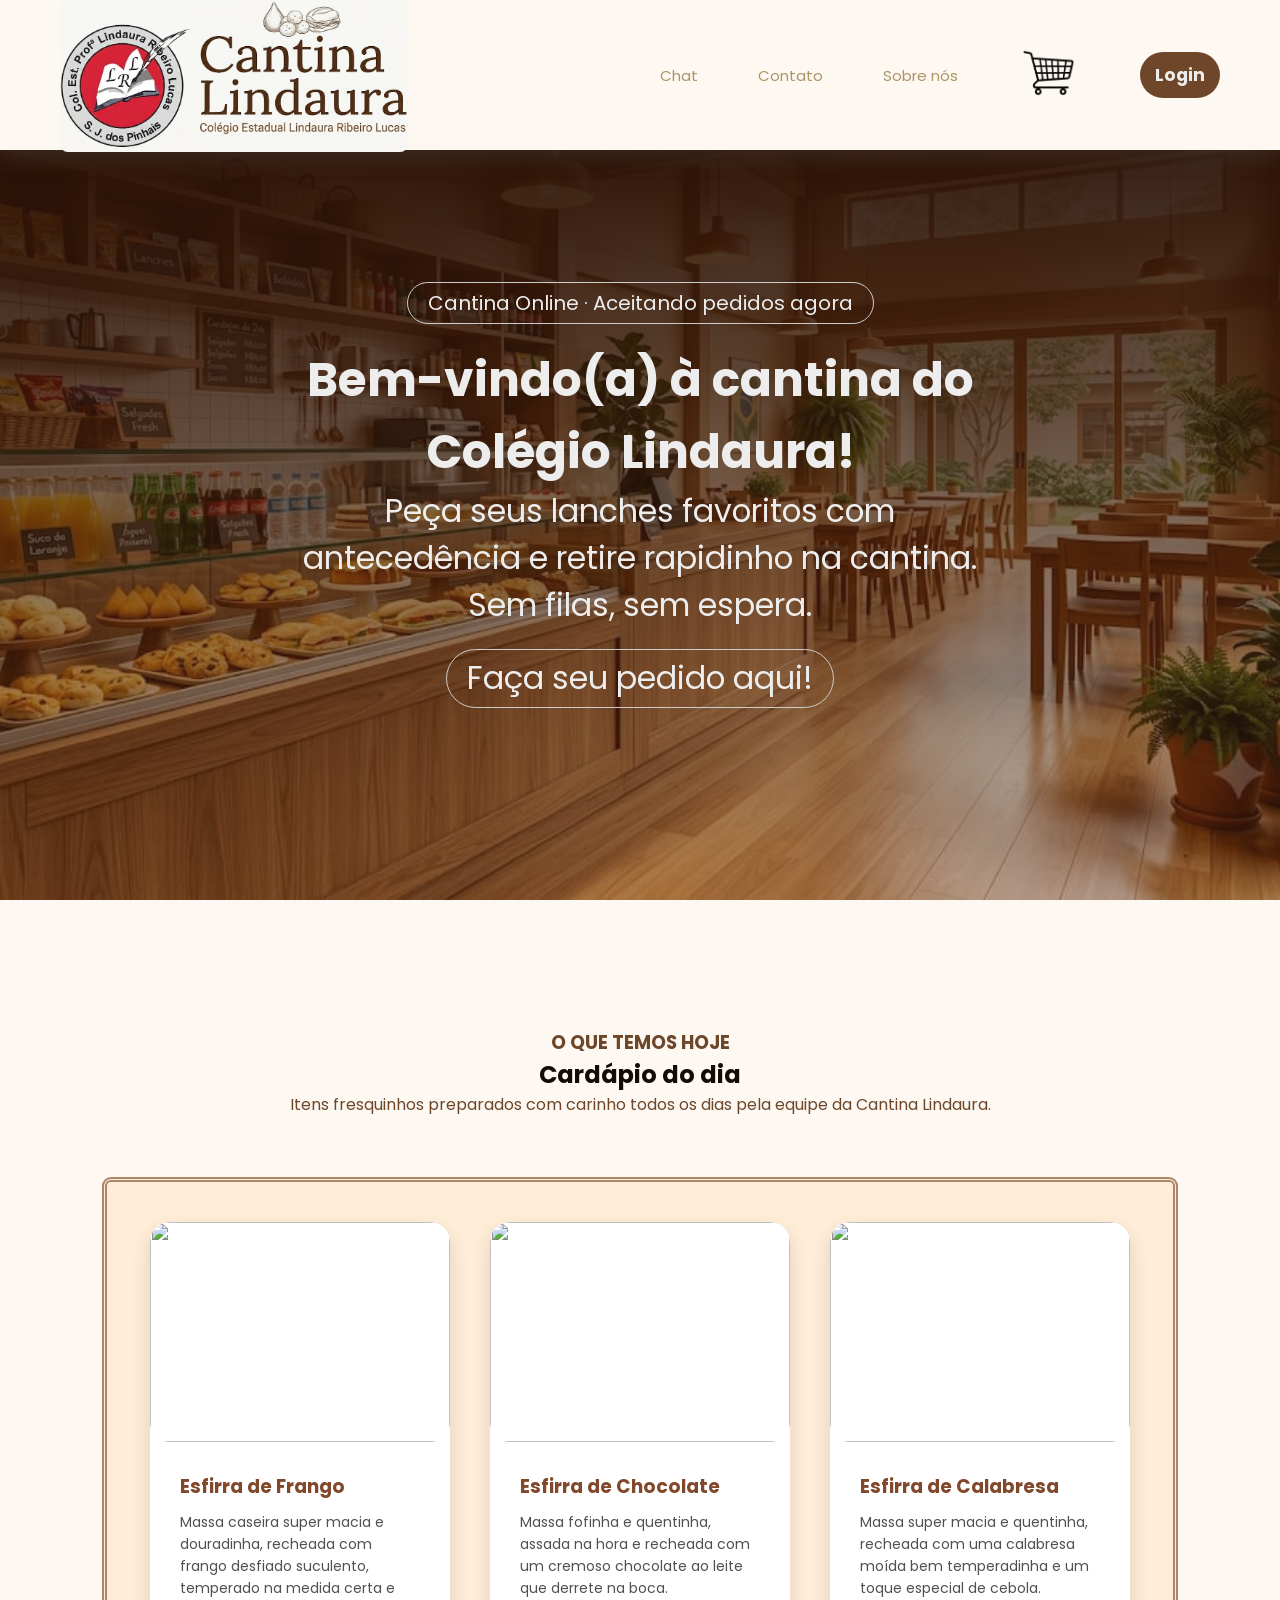
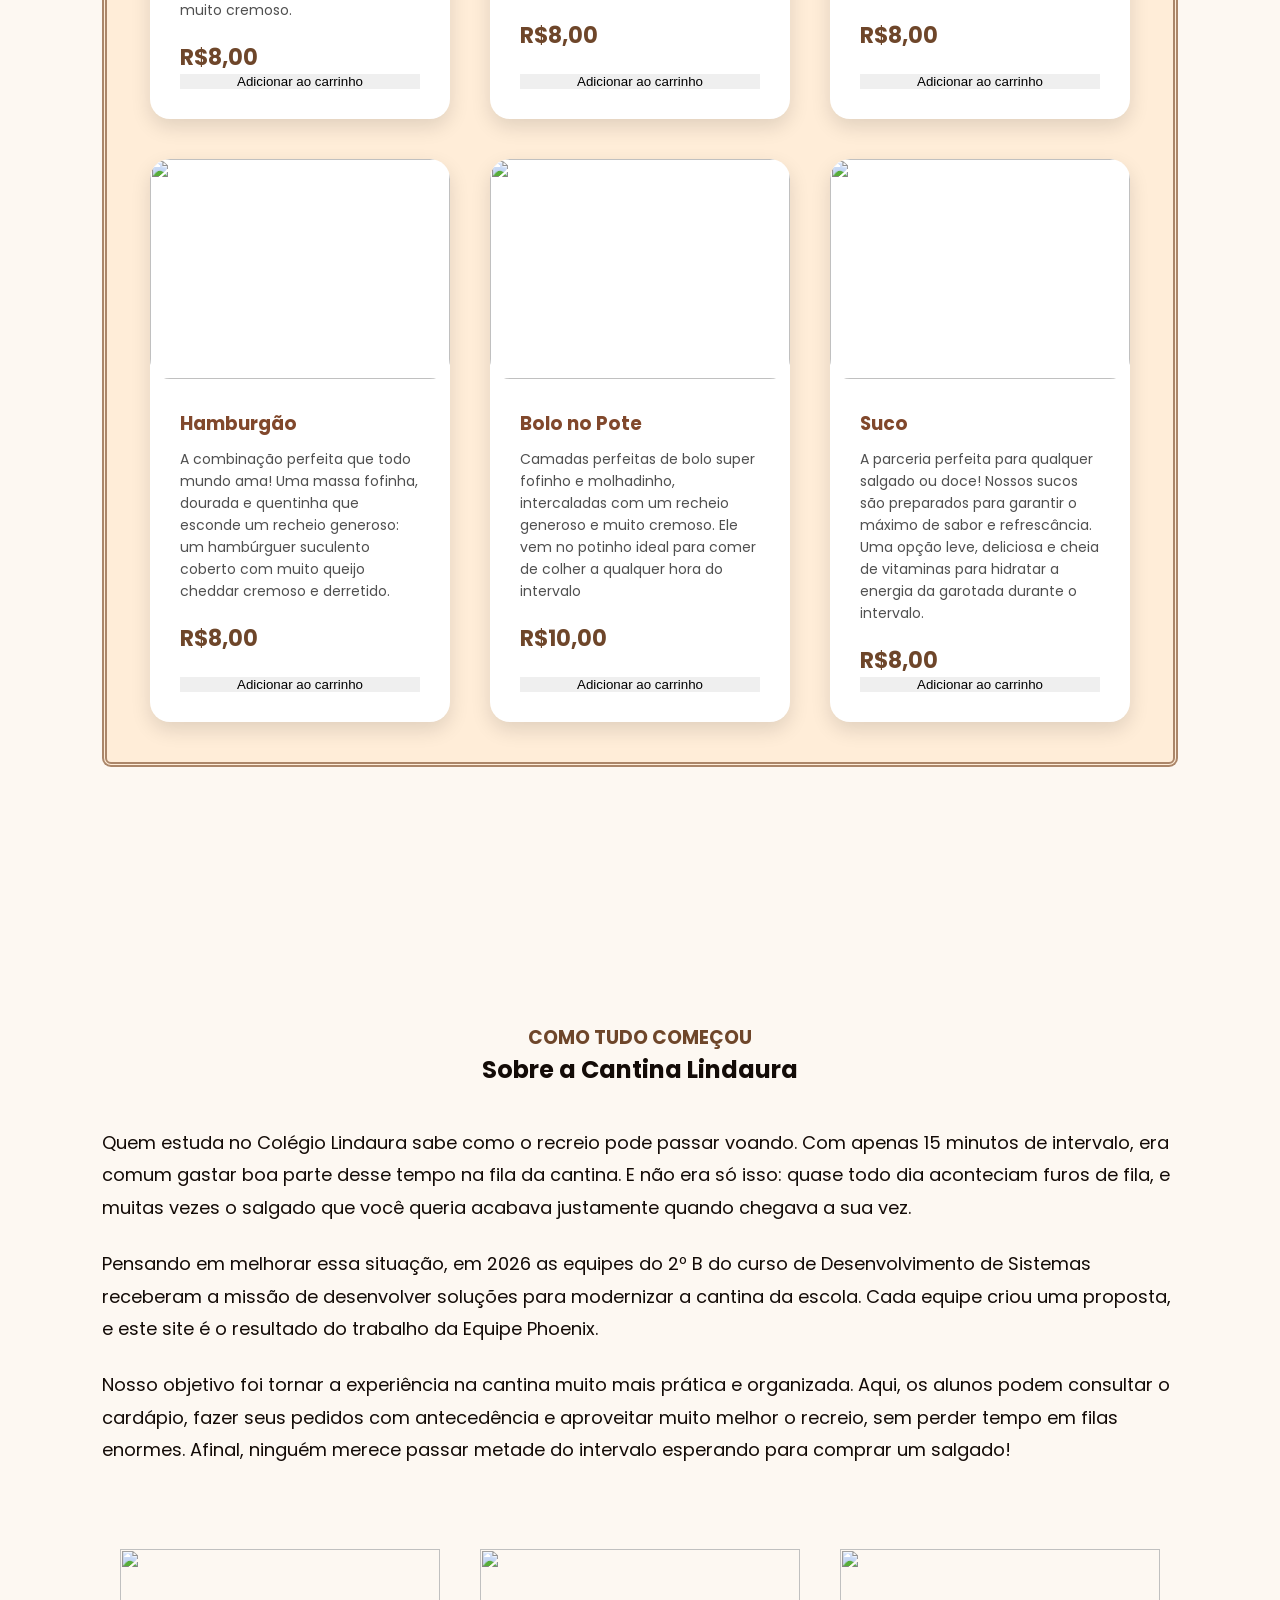
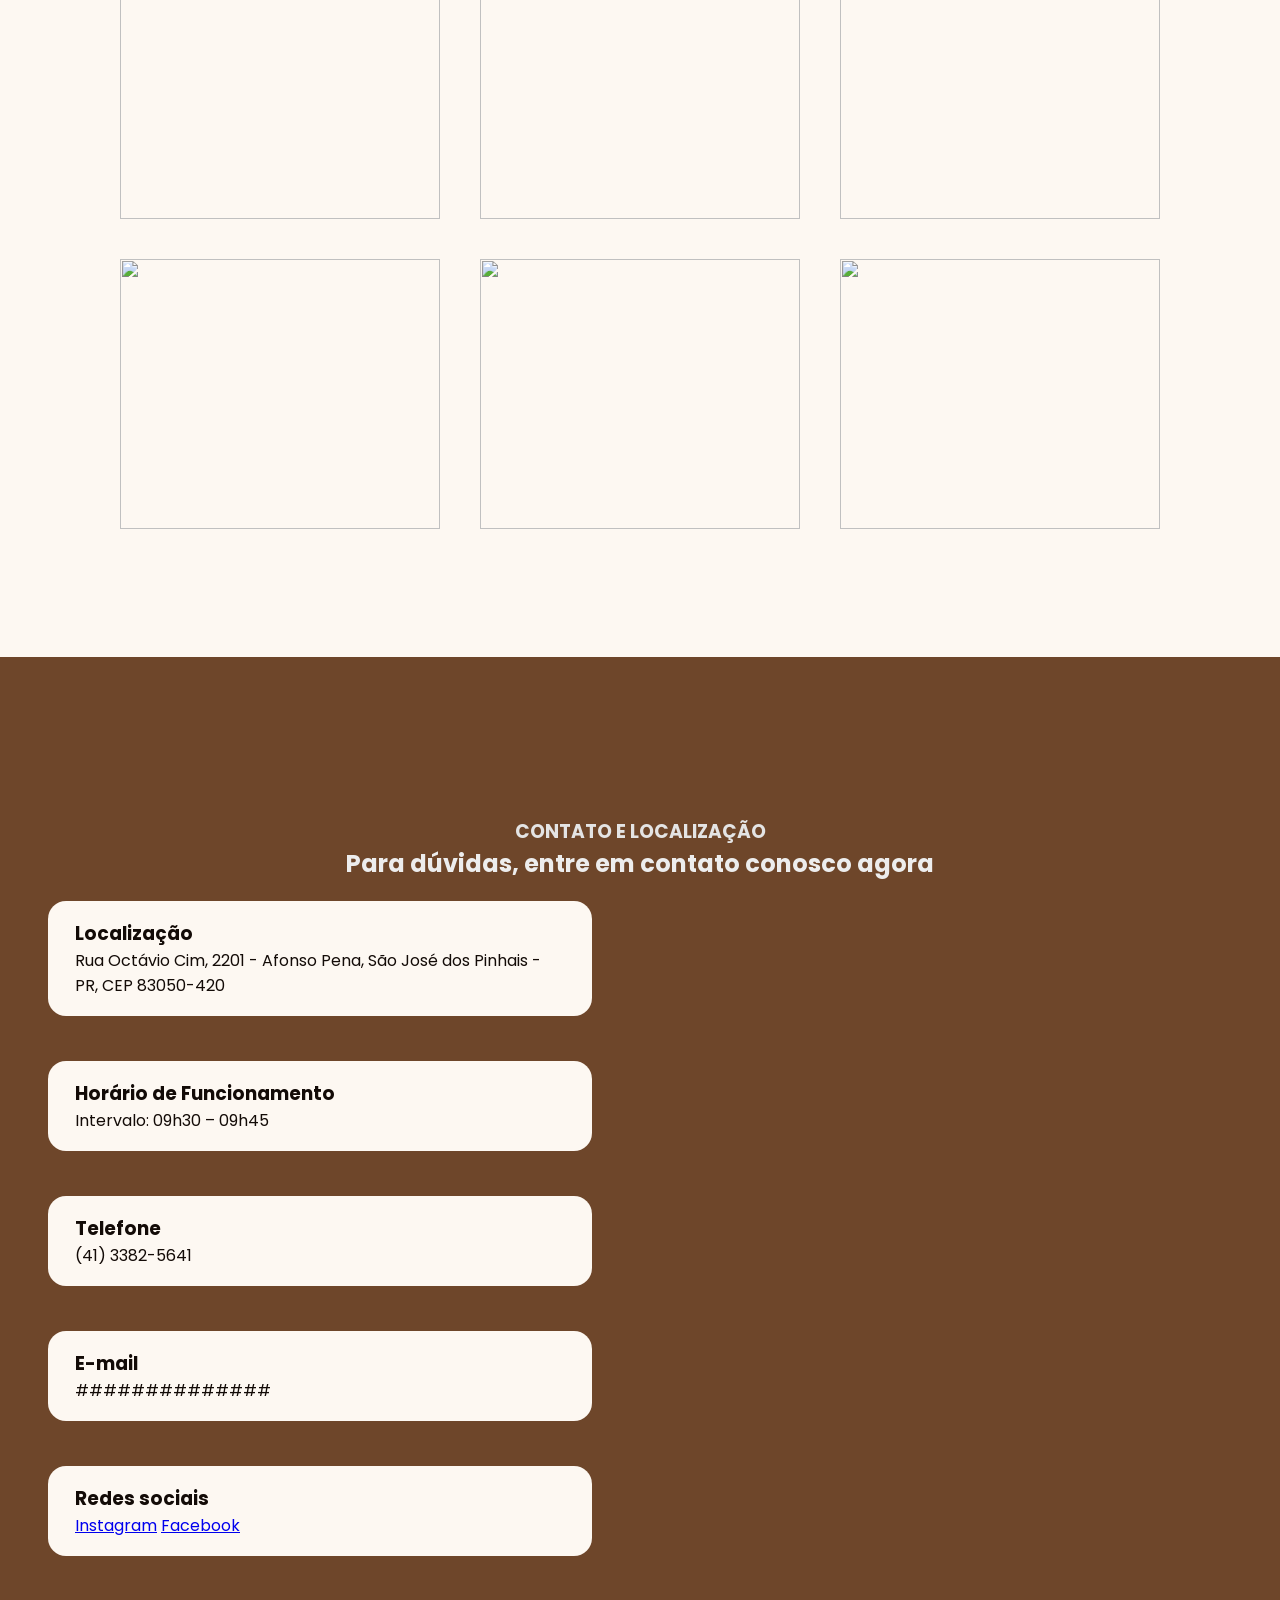
==== index.html @ 160019fc "Enviando arquivos do site" ====
<!DOCTYPE html>
<html lang="pt-br">
<head>
    <meta charset="UTF-8">
    <meta name="viewport" content="width=device-width, initial-scale=1.0">
    <title>Cantina Lindaura</title>
    <link rel="stylesheet" href="style.css">
    <script defer src="main.js"></script>
    <link rel="preconnect" href="https://fonts.googleapis.com">
    <link rel="preconnect" href="https://fonts.gstatic.com" crossorigin>
    <link href="https://fonts.googleapis.com/css2?family=Poppins:ital,wght@0,100;0,200;0,300;0,400;0,500;0,600;0,700;0,800;0,900;1,100;1,200;1,300;1,400;1,500;1,600;1,700;1,800;1,900&display=swap" rel="stylesheet">
</head>
<body>
    <header class="menu">
        <a href="index.html">
            <div class="logo-nome">
                <div class="logo">
                    <img class="logo-lindaura" src="img/logotipo.jpeg" alt="Logo do Colégio Lindaura">
                </div>
            </div>
        </a>

        <nav>
            <ul>
                <li><a href="chat.html">Chat</a></li>
                <li><a href="#contato">Contato</a></li>
                <li><a href="#sobre-nós">Sobre nós</a></li>
            </ul>

                <div class="carrinho">
                    <img src="img/carrinho.png">
                </div>

            <a href="#login">
            <div class="login">
                <h3><strong><span>Login</span></strong></h3>  
            </div>
            </a>
        </nav>
    </header>

    <aside class="carrinho-lateral">
        <h2>Meu pedido</h2>
        <div id="lista-carrinho">
            <p>teste</p>
        </div>

        <div class="rodape-carrinho">
            <h3>Total: R$0,00</h3>
            <button>Finalizar pedido</button>
        </div>
    </aside>

    <main>
    <section class="banner">
        <div class="conteudo-banner">
            <div class="status">    
               <p>Cantina Online · Aceitando pedidos agora</p>
            </div>

            <div class="bem-vindo">
                <h1>Bem-vindo(a) à cantina do Colégio Lindaura!</h1>
                <p>Peça seus lanches favoritos com antecedência e retire rapidinho na cantina. Sem filas, sem espera.</p>
            
            </div>

            <div class="botao">
                <a href="chat.html">Faça seu pedido aqui!</a>
            </div>

        </div>
    </section>

    <section class="cardapio" id="menu">
        <div class="texto">
            <h3>O QUE TEMOS HOJE</h3>
            <h1>Cardápio do dia</h1>
            <p>Itens fresquinhos preparados com carinho todos os dias pela equipe da Cantina Lindaura.</p>
        </div>

        <div class="cards">
            <div class="card">
                <img class="foto-comida" src="https://i.ytimg.com/vi/sCSFYxahUcE/hq720.jpg?sqp=-oaymwEhCK4FEIIDSFryq4qpAxMIARUAAAAAGAElAADIQj0AgKJD&rs=AOn4CLCn24nByRV32887byOzYsh7w2CatA">

                <div class="info">
                    <h3>Esfirra de Frango</h3>
                    <p>Massa caseira super macia e douradinha, recheada com frango desfiado suculento, temperado na medida certa e muito cremoso.</p>
                    <h4>R$8,00</h4>
                    <button class="adicionar" data-nome="Esfirra de frango" data-preco="8">Adicionar ao carrinho</button>
                </div>
            </div>
            
            <div class="card">
                <img class="foto-comida" src="https://encrypted-tbn0.gstatic.com/images?q=tbn:ANd9GcRf9Lg30aMLUw92haHFQf52xt29nHYWjsFK5lobQke6vA&s=10">

                <div class="info">
                    <h3>Esfirra de Chocolate</h3>
                    <p>Massa fofinha e quentinha, assada na hora e recheada com um cremoso chocolate ao leite que derrete na boca.</p>
                    <h4>R$8,00</h4>
                    <button class="adicionar" data-nome="Esfirra de chocolate" data-preco="8">Adicionar ao carrinho</button>
                </div>
            </div>    

            <div class="card">
                <img class="foto-comida" src="https://sabores-new.s3.amazonaws.com/public/2024/11/esfihas-de-calabresa.jpg">

                <div class="info">
                    <h3>Esfirra de Calabresa</h3>
                    <p>Massa super macia e quentinha, recheada com uma calabresa moída bem temperadinha e um toque especial de cebola.</p>
                    <h4>R$8,00</h4>
                    <button class="adicionar" data-nome="Esfirra de Calabresa" data-preco="8">Adicionar ao carrinho</button>
                </div>
            </div>    

            <div class="card">
                <img class="foto-comida" src="https://encrypted-tbn0.gstatic.com/images?q=tbn:ANd9GcSfbsGFYD1eyHqaHd1GjIwP-J9h-4Ge5mam_kXxCVT__Q&s=10">

                <div class="info">
                    <h3>Hamburgão</h3>
                    <p>A combinação perfeita que todo mundo ama! Uma massa fofinha, dourada e quentinha que esconde um recheio generoso: um hambúrguer suculento coberto com muito queijo cheddar cremoso e derretido. </p>
                    <h4>R$8,00</h4>
                    <button class="adicionar" data-nome="Hamburgão" data-preco="8">Adicionar ao carrinho</button>
                </div>
            </div>    

            <div class="card">
                <img class="foto-comida" src="https://static.itdg.com.br/images/640-400/bfbc5532e36840b2a57e3849d82ad7a5/355179-original.jpg">

                <div class="info">
                    <h3>Bolo no Pote</h3>
                    <p>Camadas perfeitas de bolo super fofinho e molhadinho, intercaladas com um recheio generoso e muito cremoso. Ele vem no potinho ideal para comer de colher a qualquer hora do intervalo</p>
                    <h4>R$10,00</h4>
                    <button class="adicionar" data-nome="Bolo no Pote" data-preco="10">Adicionar ao carrinho</button>
                </div>
            </div>    

            <div class="card">
                <img class="foto-comida" src="https://encrypted-tbn0.gstatic.com/images?q=tbn:ANd9GcSMskOiZ8giMeUDwoKYE6B53w9XQj6orP86c8V8LLmyqQ&s=10">
                <div class="info">
                    <h3>Suco</h3>
                    <p>A parceria perfeita para qualquer salgado ou doce! Nossos sucos são preparados para garantir o máximo de sabor e refrescância. Uma opção leve, deliciosa e cheia de vitaminas para hidratar a energia da garotada durante o intervalo.</p>
                    <h4>R$8,00</h4>
                    <button class="adicionar" data-nome="Suco" data-preco="8">Adicionar ao carrinho</button>
                </div>
            </div>

        </div>    
    </section>

    <section class="sobre" id="sobre-nós">
        <div class="titulo-sobre">
            <h3>COMO TUDO COMEÇOU</h3>
            <h1>Sobre a Cantina Lindaura</h1>
        </div>

        <div class="texto-sobre">
            <p>
                Quem estuda no Colégio Lindaura sabe como o recreio pode passar voando. Com apenas 15 minutos de intervalo, era comum gastar boa parte desse tempo na fila da cantina. E não era só isso: quase todo dia aconteciam furos de fila, e muitas vezes o salgado que você queria acabava justamente quando chegava a sua vez.
            </p>

            <p>
                Pensando em melhorar essa situação, em 2026 as equipes do 2º B do curso de Desenvolvimento de Sistemas receberam a missão de desenvolver soluções para modernizar a cantina da escola. Cada equipe criou uma proposta, e este site é o resultado do trabalho da Equipe Phoenix.
            </p>

            <p>
                Nosso objetivo foi tornar a experiência na cantina muito mais prática e organizada. Aqui, os alunos podem consultar o cardápio, fazer seus pedidos com antecedência e aproveitar muito melhor o recreio, sem perder tempo em filas enormes. Afinal, ninguém merece passar metade do intervalo esperando para comprar um salgado!
            </p>
        </div>

        <div class="fotos-escola">
            <img src="https://scontent.fcwb7-1.fna.fbcdn.net/v/t51.82787-15/583752018_18409069672190499_6643189023765808552_n.webp?stp=dst-jpg_tt6&cstp=mx1080x1080&ctp=s1080x1080&_nc_cat=100&ccb=1-7&_nc_sid=127cfc&_nc_ohc=CyhXT15HA9cQ7kNvwH7r4wz&_nc_oc=AdrxiwzZ1okJ-hVAunu_IoeRXybZQhUsQg4wff_mMIK2TtpRQlVMQwaMrSxoe1KErqj4IWSdHcTUoCq8nTjpj55C&_nc_zt=23&_nc_ht=scontent.fcwb7-1.fna&_nc_gid=0PYuhk0VH8VoBKZ7cPyWCQ&_nc_ss=7b289&oh=00_AQBb-BZ4oJ-wtNfU3Svh60DQhTwVzojyOC9pEvioUoTMXg&oe=6A6B18E3">
            <img src="https://scontent.fcwb7-1.fna.fbcdn.net/v/t51.82787-15/581158311_18409069681190499_5552708375045996258_n.webp?stp=dst-jpg_tt6&cstp=mx1080x1080&ctp=s1080x1080&_nc_cat=104&ccb=1-7&_nc_sid=127cfc&_nc_ohc=tRXtMO9aX2cQ7kNvwGQZVQD&_nc_oc=Adq0PWALwM7A8mzNyAXUcRvcTOZ07ToJ88sdw16gKsJU6bWgc16rMR6SN3ejIFVFwGQLBFYimLlepHTpXfLq5jCn&_nc_zt=23&_nc_ht=scontent.fcwb7-1.fna&_nc_gid=neQSQHEGAoIWFh2RCX5uRg&_nc_ss=7b289&oh=00_AQBh52rAaRVjLBXLnHu6lWiD67E-Ia8GAojqJOol1CYnGw&oe=6A6B3849">
            <img src="https://encrypted-tbn0.gstatic.com/images?q=tbn:ANd9GcRTmwEr2u29BpwsDKFd4KxYLFJyaZA4y_9lykowHVExDw&s=10">
            <img src="https://encrypted-tbn0.gstatic.com/images?q=tbn:ANd9GcTxIL3RNefifXfnMAy0cHecHr-zCF-Pc9qFLMDvvUZmtg&s=10">
            <img src="https://encrypted-tbn0.gstatic.com/images?q=tbn:ANd9GcSpJYsXayURQo9y55P6WauXTxFtB_c1hSiKokSqo0wQ_tHbJcT8jfRkF-k&s=10">
            <img src="https://scontent.fcwb7-1.fna.fbcdn.net/v/t51.82787-15/588428122_18411331504190499_8317469732934962033_n.webp?stp=dst-jpg_tt6&cstp=mx1080x1080&ctp=s1080x1080&_nc_cat=111&ccb=1-7&_nc_sid=127cfc&_nc_ohc=9-WLvouIa5wQ7kNvwFFc0o3&_nc_oc=AdrgANn9GAgqRRBbA6fuKlfTEbx1rEiltM0_TZZBECRkwnP57rl8kgD_UnA6VK8ouho0gow8KcJOV_tP3br-r016&_nc_zt=23&_nc_ht=scontent.fcwb7-1.fna&_nc_gid=3FjCHEoB59blMMqwttIqfw&_nc_ss=7b289&oh=00_AQBoe97jsjZjFuOvWSQov1TD4M9QxHRQ8mpPvsS1tT3GIA&oe=6A6BE2E7">
        </div>
    </section>

    
    <section class="contato" id="contato">

        <div class="titulo-contato">
            <h3>CONTATO E LOCALIZAÇÃO</h3>
            <h1>Para dúvidas, entre em contato conosco agora</h1>
        </div>

        <div class="conteudo-contato">
            <div class="ctt-containers">
                <div class="ctt">
                    <h3>Localização</h3>
                    <p>Rua Octávio Cim, 2201 - Afonso Pena, São José dos Pinhais - PR, CEP 83050-420</p>
                </div>

                <div class="ctt">
                    <h3>Horário de Funcionamento</h3>
                    <p>Intervalo: 09h30 – 09h45</p>
                </div>

                <div class="ctt">
                    <h3>Telefone</h3>
                    <p>(41) 3382-5641</p>
                </div>

                <div class="ctt">
                    <h3>E-mail</h3>
                    <p>##############</p>
                </div>

                <div class="ctt">
                    <h3>Redes sociais</h3>
                    <a href="#">Instagram</a>
                    <a href="#">Facebook</a>
                </div>
            </div>
            
            <div class="mapa-container">
                <iframe src="https://www.google.com/maps/embed?pb=!1m18!1m12!1m3!1d347.103335941244!2d-49.17228226067669!3d-25.501757608536643!2m3!1f0!2f0!3f0!3m2!1i1024!2i768!4f13.1!3m3!1m2!1s0x94dcf0fa63f5dcdf%3A0xabffc9b368410955!2sLindaura%20R%20Lucas%2C%20C%20E%20Prof-Ef%20M!5e0!3m2!1spt-BR!2sbr!4v1785097895796!5m2!1spt-BR!2sbr" width="600" height="450" style="border:0;" allowfullscreen="" loading="lazy" referrerpolicy="strict-origin-when-cross-origin"></iframe>
            </div>
        </div>
    </section>
    
    </main>
</body>
</html>
---- style.css ----
@import url('https://fonts.googleapis.com/css2?family=Poppins:ital,wght@0,100;0,200;0,300;0,400;0,500;0,600;0,700;0,800;0,900;1,100;1,200;1,300;1,400;1,500;1,600;1,700;1,800;1,900&display=swap');

/*---Reseta a estilização padrão---*/
* {
    box-sizing: border-box;
    margin: 0;
    padding: 0;
}

body {
    background-color: #FDF8F2;
    font-family: 'Poppins', sans-serif;
}

section{
    padding:8rem 8%;
}
/*---INÍCIO ESTILIZAÇÃO DO MENU---*/
.logo img {
    width: auto;
    height: 17vh;
    border-radius: 8px;
    transition:.35s;
}

.menu.pequeno .logo img{
    height:12vh;
}

.logo {
    display: flex;
    align-items: center;
}

.logo-nome {
    display: flex;
    align-items: center;
}

.nome {
    display: flex;
    flex-direction:column;
    color: #130b07;
}

.nome span {
    color: #976d4f;
}

nav {
    display: flex;
    align-items:center;
    gap:4rem;
}

nav ul {
    display: flex;
    align-items: center;
    gap: 60px;
    list-style: none;
}

nav span {
    color:#ededed;
}

.menu a {
    text-decoration: none;
    color:#ad9566;
    transition: .3s;
}

nav a:hover {
    color:#130b07;
}

.login {
    background:#6e462a;
    padding: 10px 15px;
    border-radius: 10vh;
}

.carrinho img {
    height:5.5vh;
    width:auto;
}

.menu {
    position: fixed;
    top: 0;
    display: flex;
    justify-content: space-between;
    align-items: center;
    font-size: 15px;

    margin: 0px auto;

    background-color: #FDF8F2;

    padding: 75px 60px;

    box-shadow: 0 8px 20px rgba(88, 88, 88, 0.274);

    width:100%;
    height:80px;
    z-index:1000;
    transition: all .35s ease;
}

.menu.pequeno{
    padding:45px 60px;
}

/*---FIM DA ESTILIZAÇÃO DO MENU---*/

/*---INÍCIO ESTILIZAÇÃO DA BARRA LATERAL(CARRINHO DE COMPRAS)---*/

.carrinho-lateral {
    position:fixed;
    top:0;
    z-index:1000;
    width:350px;
    height:100%;
    background:#ededed;
    transition:right 0.3s ease-in-out;
    right:0;
    z-index: 1000;
    padding:20px;
    border-radius:20px;
    display:none;
}

.carrinho-lateral.aberto{
    right:0;
}

/*---INICIO ESTILIZAÇÃO DO BANNER---*/

.banner {
    background: 
    linear-gradient(rgb(43, 18, 6),rgba(94, 56, 26, 0.315)),
    url(img/banner.jpeg);

    height: 90vh;
    background-position: center;
    background-size: cover;
    display: flex;
    justify-content: center;
    align-items:center;
    margin-top: 90px;
}

.conteudo-banner {
    display:flex;
    flex-direction: column;
    justify-content: center;
    align-items: center;
    text-align: center;
    max-width:700px;
    color:#ededed;
    font-size: 3.5vh;
    gap: 20px;
}

.conteudo-banner a {
    color: #ededed;
    text-decoration: none;
}

.status {
    padding:5px 20px;
    font-size: 20px;
    border-radius: 80vh;
    background: linear-gradient(rgba(117, 117, 117, 0.45));
    border: 1px solid rgb(204, 204, 204);
}

.botao {
    text-decoration: none;
    background: linear-gradient(rgba(117, 117, 117, 0.45));
    border-radius: 25vh;
    border: 1px solid rgb(204, 204, 204);
    align-items: center;
    padding: 5px 20px;
}

/*---FIM DA ESTILIZAÇÃO DO BANNER---*/

/*---INICIO ESTILIZAÇÃO DO CONTEÚDO PRINCIPAL---*/

/*---Estilização do Cardápio---*/

.texto {
    text-align: center;
    color: #6e462a;
}

.texto h1 {
    color: #130b07;
}

.foto-comida {
    width:40px;
    border-radius: 5vh;
}

.cards{
    display:flex;
    justify-content:center;
    gap:40px;
    margin-top:60px;
    flex-wrap:wrap;
    border: 5px double #916748c2;
    border-radius: 1vh;
    padding: 40px;
    background:#ffedd8;
}

.card{
    width:300px;
    background:white;
    border-radius:20px;
    overflow:hidden;
    box-shadow:0 8px 20px rgba(0,0,0,.12);
    transition:.3s;
    color: #81482c;
    display:flex;
    flex-direction:column;
}

.card button {
    border:none;
    cursor:pointer;
    margin-top:auto;
}

.card img{
    width:100%;
    height:220px;
    object-fit:cover;
    border-radius:20px;
}

.info{
    padding:30px;
    display:flex;
    flex-direction:column;
    flex:1;
}

.info h3{
    margin-bottom:10px;
}

.info p{
    color:#505050;
    font-size:14px;
    line-height:22px;
    margin-bottom:20px;
}

.info h4{
    color:#6e462a;
    font-size:22px;
}

.card:hover{
    transform:translateY(-8px);
}

/*---Fim da estilização do Cardápio---*/

/*---Estilização do Sobre nós---*/

.sobre {
    display:flex;
    flex-direction:column;
    gap:40px;
}

.texto-sobre p {
    text-align:left;
    color:#130b07;
    margin-bottom:24px;
    line-height:1.8;
    font-size:18px;
}

.titulo-sobre h3,
.titulo-sobre h1 {
    text-align:center;
}

.titulo-sobre h1{
    color:#130b07
}

.titulo-sobre h3{
    color:#6e462a;
}

.fotos-escola img {
    height:30vh;
    width: 20rem;
    object-fit:cover;
}

.fotos-escola {
    display:flex;
    justify-content:center;
    flex-wrap:wrap;
    gap: 40px;
    padding-top: 18px;
}

/*---Fim da estilização da seção Sobre nós---*/

/*---Estilização da seção Contato---*/

.contato {
    display:grid;
    background-color:#6e462a;
    padding: 10rem 3rem;
    gap:20px;
}

.conteudo-contato {
    display:flex;
    gap: 40px;
}

.titulo-contato {
    display:flex;
    flex-direction:column;
    text-align: center;
}

.titulo-contato h3 {
    color:#e4e4e4;
}

.titulo-contato h1 {
    color:#ededed;
}

.ctt-containers {
    display:flex;
    flex-direction:column;
    gap:5vh;
}

.ctt {
    background-color:#FDF8F2;
    padding: 2vh 3vh;
    border-radius: 2vh;
    color:#130b07
}
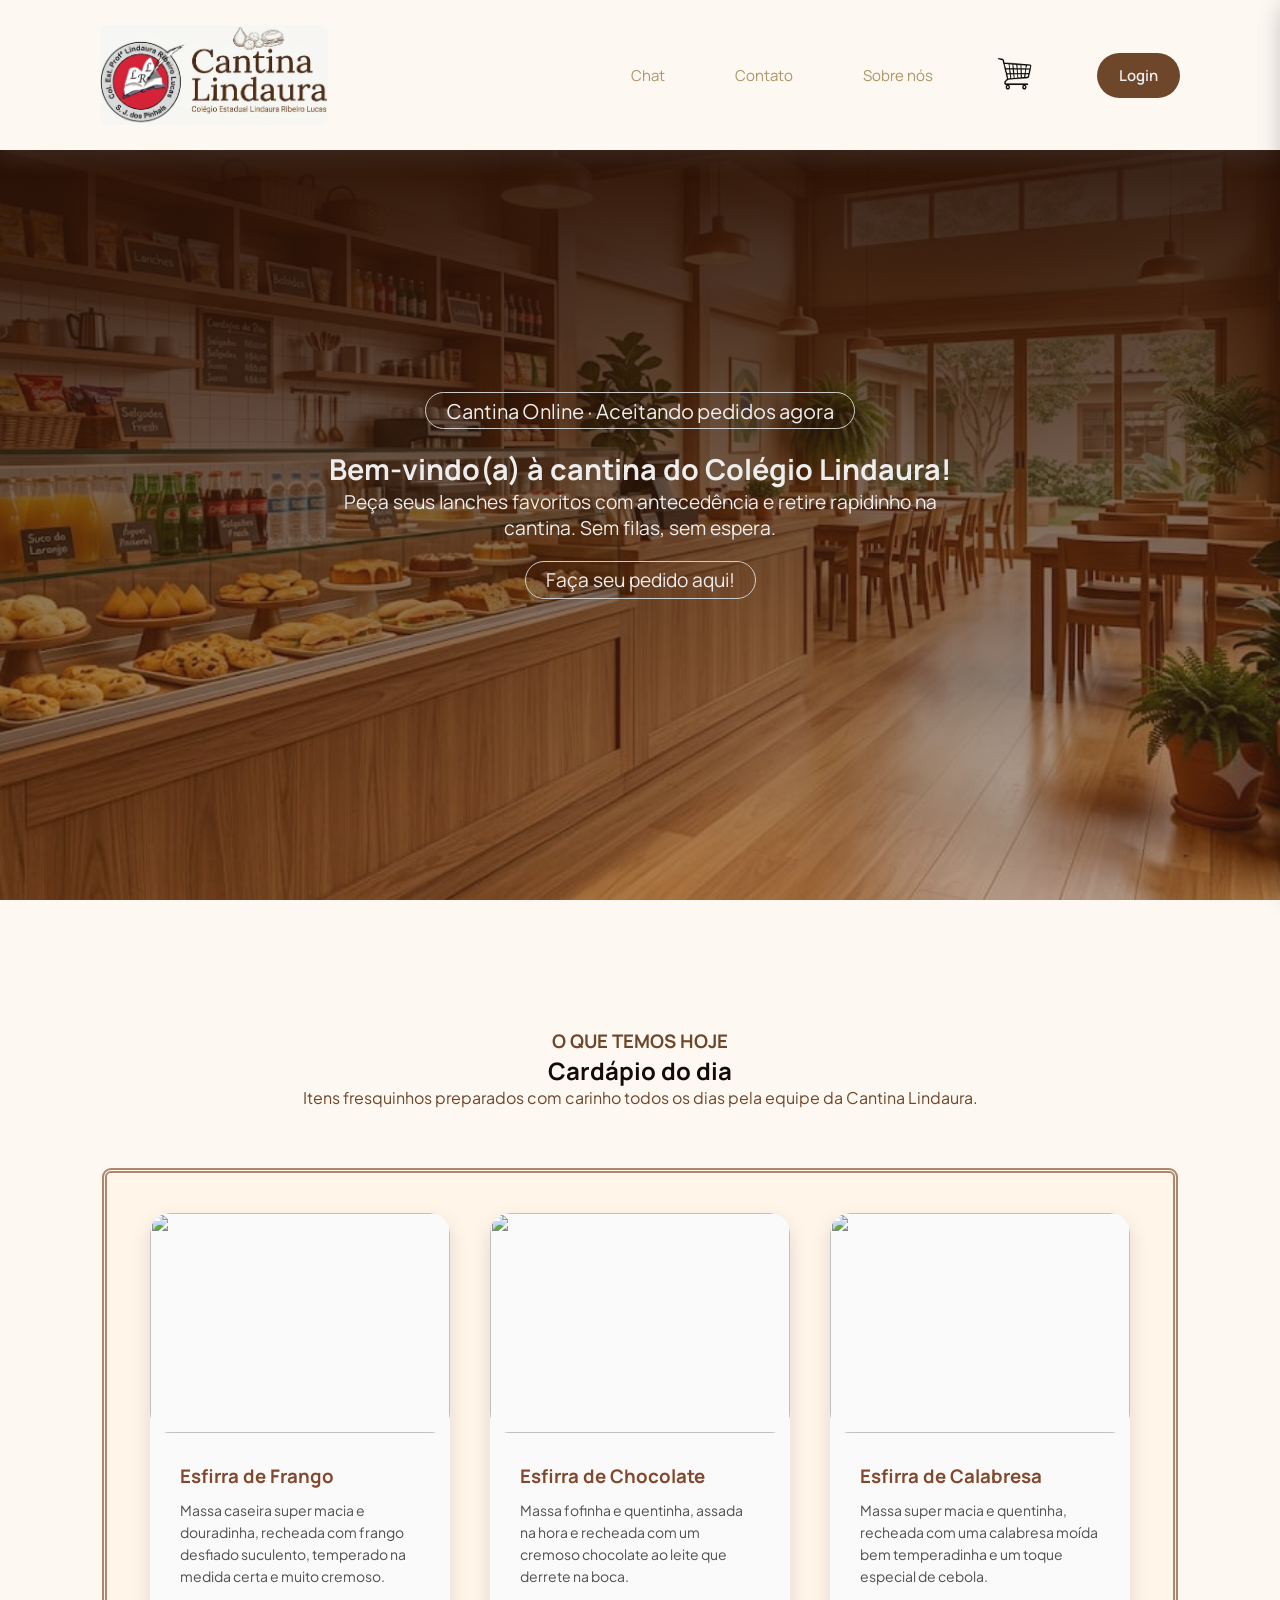
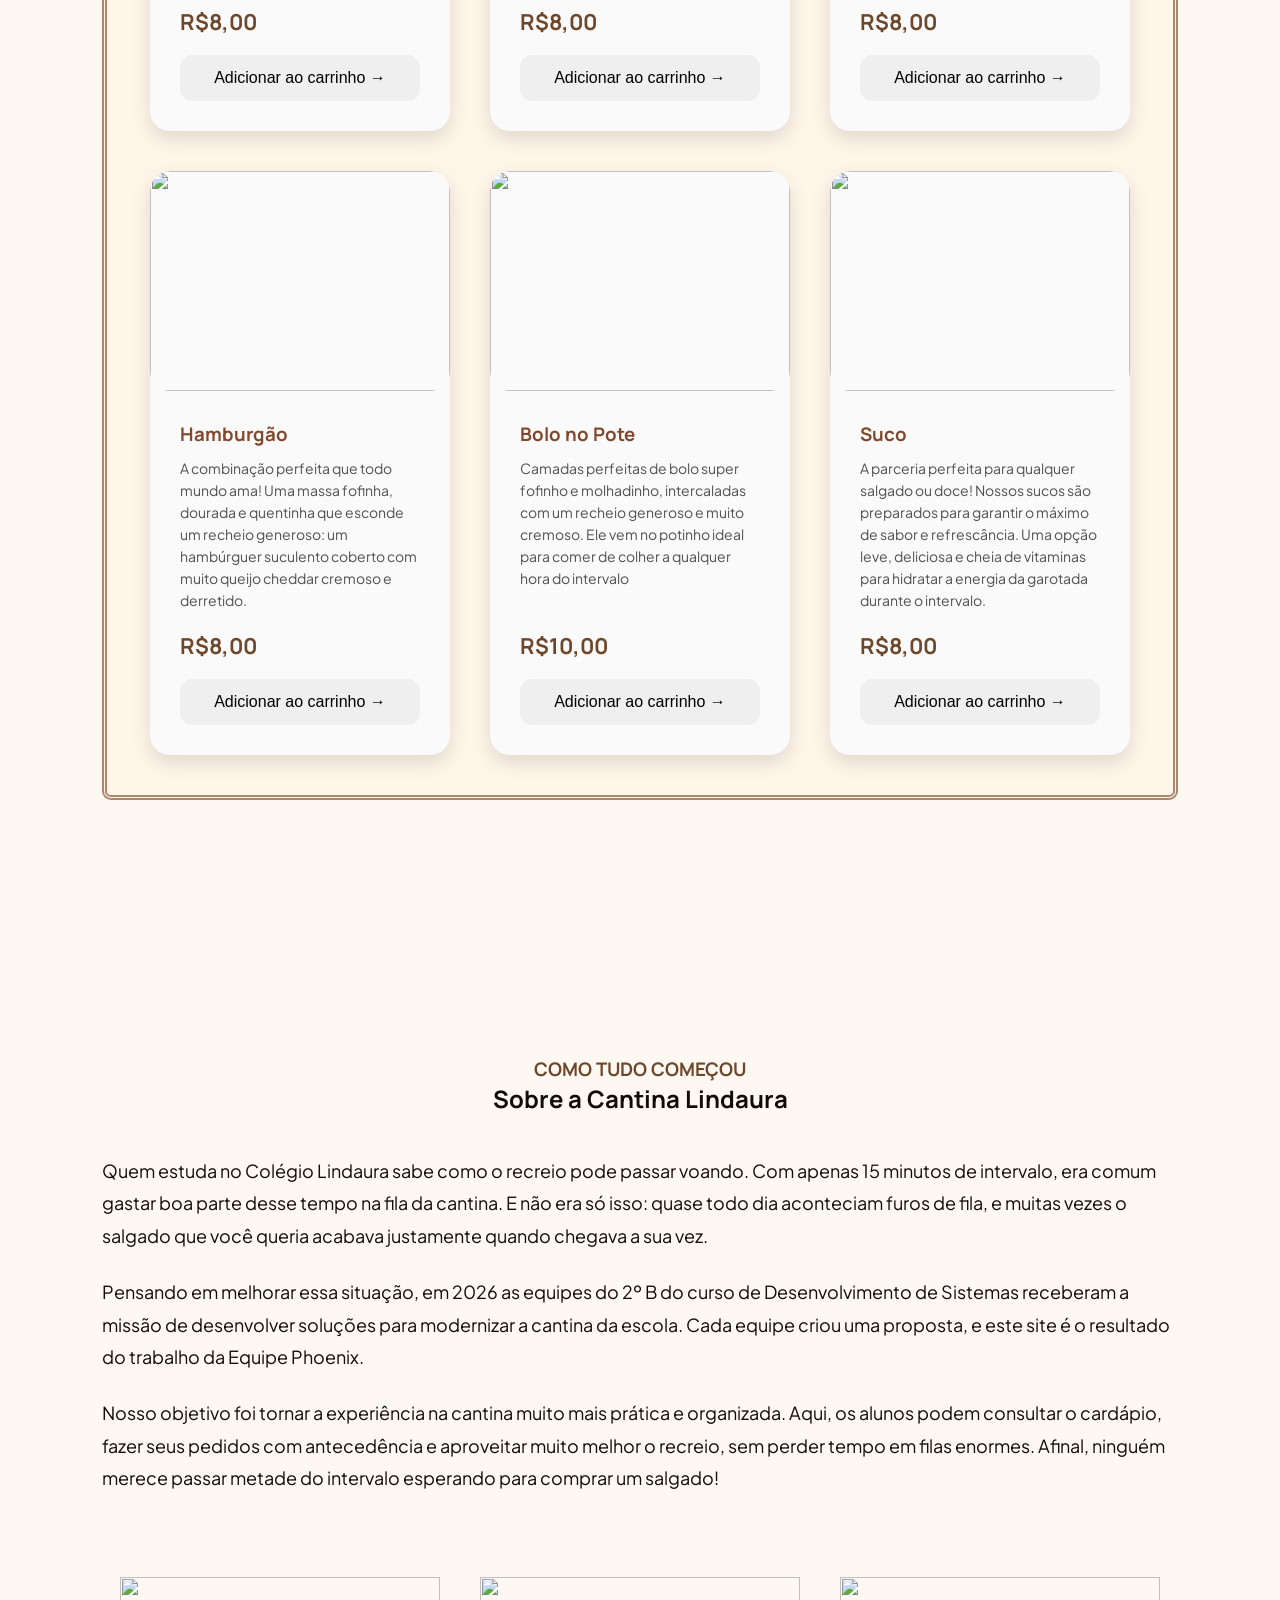
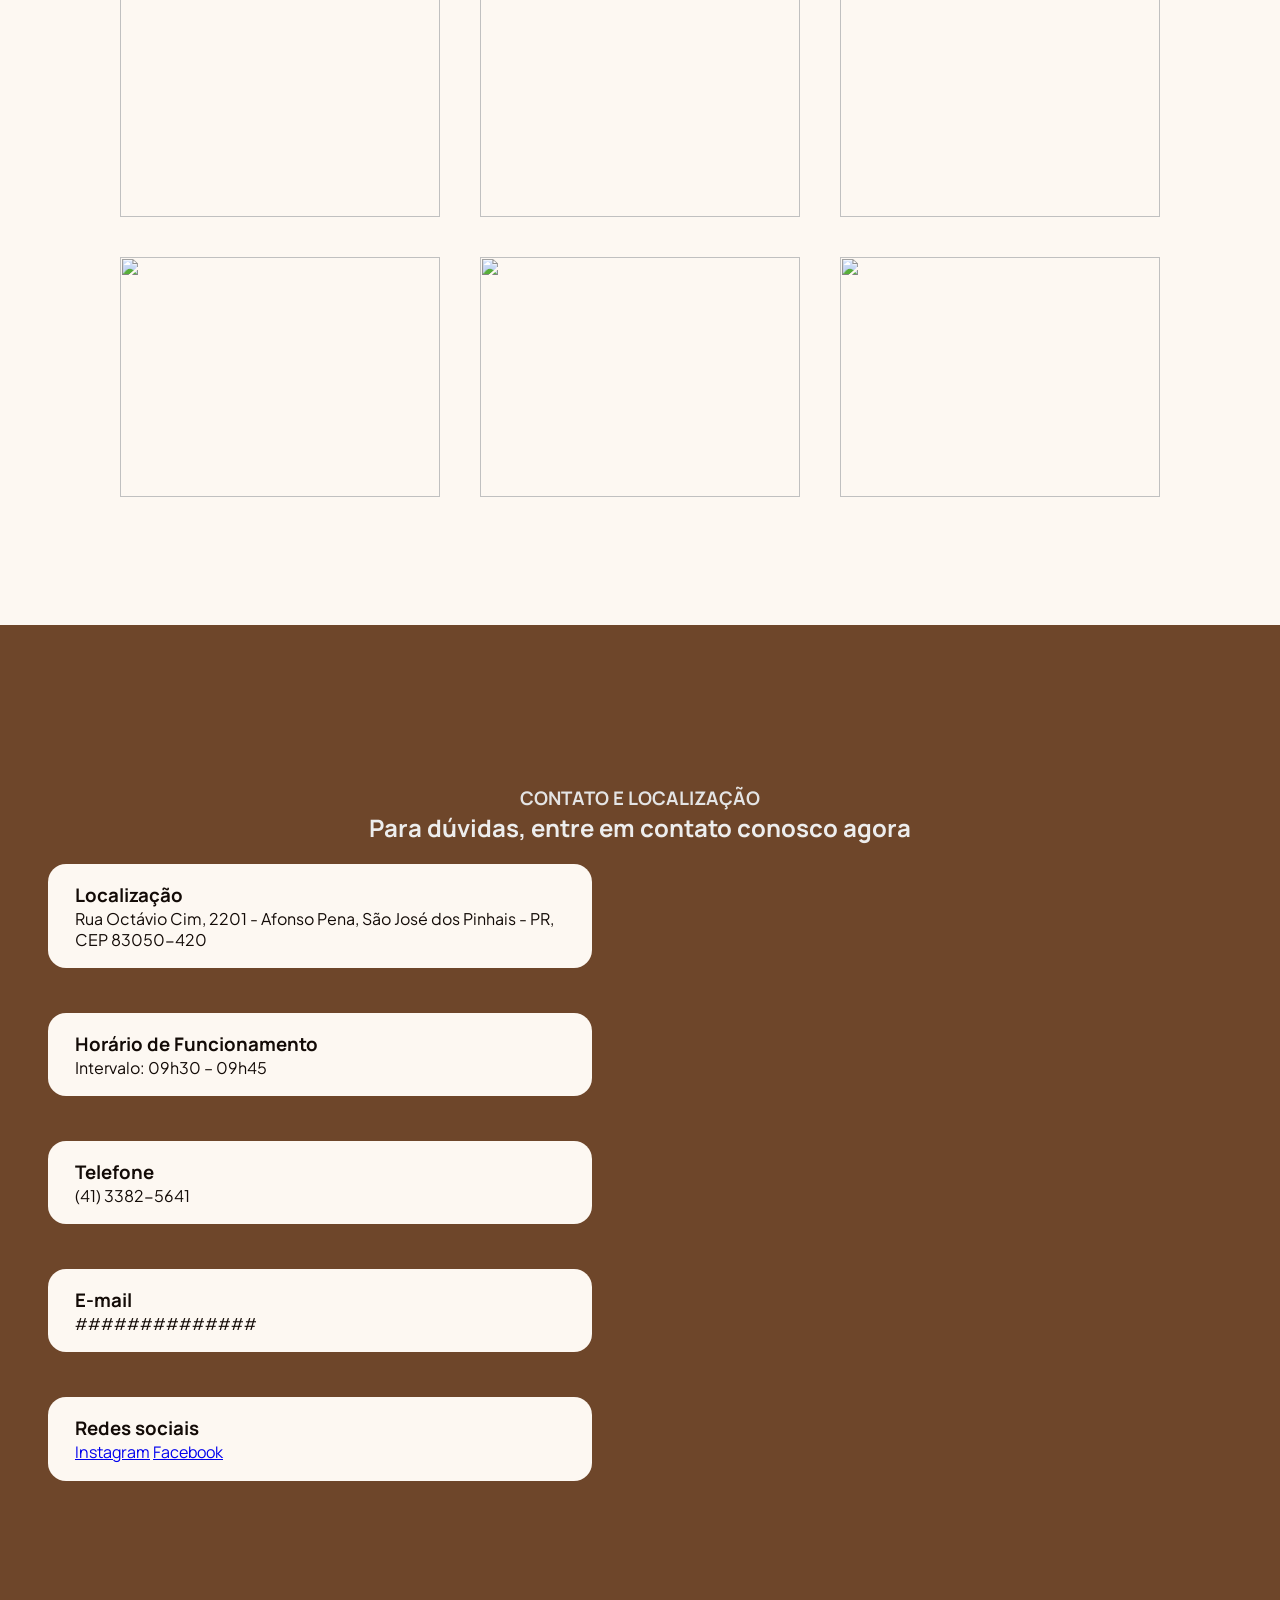
==== commit 75a2ae45: "Adicionando efeitos e melhorando o carrinho de compras" ====
--- a/index.html
+++ b/index.html
@@ -9,6 +9,9 @@
     <link rel="preconnect" href="https://fonts.googleapis.com">
     <link rel="preconnect" href="https://fonts.gstatic.com" crossorigin>
     <link href="https://fonts.googleapis.com/css2?family=Poppins:ital,wght@0,100;0,200;0,300;0,400;0,500;0,600;0,700;0,800;0,900;1,100;1,200;1,300;1,400;1,500;1,600;1,700;1,800;1,900&display=swap" rel="stylesheet">
+  <link rel="preconnect" href="https://fonts.googleapis.com">
+<link rel="preconnect" href="https://fonts.gstatic.com" crossorigin>
+<link href="https://fonts.googleapis.com/css2?family=Manrope:wght@200..800&family=Plus+Jakarta+Sans:ital,wght@0,200..800;1,200..800&display=swap" rel="stylesheet">
 </head>
 <body>
     <header class="menu">
@@ -33,7 +36,7 @@
 
             <a href="#login">
             <div class="login">
-                <h3><strong><span>Login</span></strong></h3>  
+              Login
             </div>
             </a>
         </nav>
@@ -46,22 +49,22 @@
         </div>
 
         <div class="rodape-carrinho">
-            <h3>Total: R$0,00</h3>
+            <h3 id="total">Total: R$0,00</h3>
             <button>Finalizar pedido</button>
         </div>
     </aside>
 
     <main>
     <section class="banner">
-        <div class="conteudo-banner">
+        <div class="conteudo-banner animar">
             <div class="status">    
                <p>Cantina Online · Aceitando pedidos agora</p>
             </div>
 
             <div class="bem-vindo">
                 <h1>Bem-vindo(a) à cantina do Colégio Lindaura!</h1>
-                <p>Peça seus lanches favoritos com antecedência e retire rapidinho na cantina. Sem filas, sem espera.</p>
-            
+                <p">Peça seus lanches favoritos com antecedência e retire rapidinho na cantina. Sem filas, sem espera.</p>
+
             </div>
 
             <div class="botao">
@@ -71,14 +74,14 @@
         </div>
     </section>
 
-    <section class="cardapio" id="menu">
+    <section class="cardapio animar" id="menu">
         <div class="texto">
             <h3>O QUE TEMOS HOJE</h3>
             <h1>Cardápio do dia</h1>
             <p>Itens fresquinhos preparados com carinho todos os dias pela equipe da Cantina Lindaura.</p>
         </div>
 
-        <div class="cards">
+        <div class="cards animar">
             <div class="card">
                 <img class="foto-comida" src="https://i.ytimg.com/vi/sCSFYxahUcE/hq720.jpg?sqp=-oaymwEhCK4FEIIDSFryq4qpAxMIARUAAAAAGAElAADIQj0AgKJD&rs=AOn4CLCn24nByRV32887byOzYsh7w2CatA">
 
@@ -86,10 +89,10 @@
                     <h3>Esfirra de Frango</h3>
                     <p>Massa caseira super macia e douradinha, recheada com frango desfiado suculento, temperado na medida certa e muito cremoso.</p>
                     <h4>R$8,00</h4>
-                    <button class="adicionar" data-nome="Esfirra de frango" data-preco="8">Adicionar ao carrinho</button>
-                </div>
-            </div>
-            
+                    <button class="adicionar" data-nome="Esfirra de frango" data-preco="8">Adicionar ao carrinho →</button>
+                </div>
+            </div>
+
             <div class="card">
                 <img class="foto-comida" src="https://encrypted-tbn0.gstatic.com/images?q=tbn:ANd9GcRf9Lg30aMLUw92haHFQf52xt29nHYWjsFK5lobQke6vA&s=10">
 
@@ -97,7 +100,7 @@
                     <h3>Esfirra de Chocolate</h3>
                     <p>Massa fofinha e quentinha, assada na hora e recheada com um cremoso chocolate ao leite que derrete na boca.</p>
                     <h4>R$8,00</h4>
-                    <button class="adicionar" data-nome="Esfirra de chocolate" data-preco="8">Adicionar ao carrinho</button>
+                    <button class="adicionar" data-nome="Esfirra de chocolate" data-preco="8">Adicionar ao carrinho →</button>
                 </div>
             </div>    
 
@@ -108,7 +111,7 @@
                     <h3>Esfirra de Calabresa</h3>
                     <p>Massa super macia e quentinha, recheada com uma calabresa moída bem temperadinha e um toque especial de cebola.</p>
                     <h4>R$8,00</h4>
-                    <button class="adicionar" data-nome="Esfirra de Calabresa" data-preco="8">Adicionar ao carrinho</button>
+                    <button class="adicionar" data-nome="Esfirra de Calabresa" data-preco="8">Adicionar ao carrinho →</button>
                 </div>
             </div>    
 
@@ -119,7 +122,7 @@
                     <h3>Hamburgão</h3>
                     <p>A combinação perfeita que todo mundo ama! Uma massa fofinha, dourada e quentinha que esconde um recheio generoso: um hambúrguer suculento coberto com muito queijo cheddar cremoso e derretido. </p>
                     <h4>R$8,00</h4>
-                    <button class="adicionar" data-nome="Hamburgão" data-preco="8">Adicionar ao carrinho</button>
+                    <button class="adicionar" data-nome="Hamburgão" data-preco="8">Adicionar ao carrinho →</button>
                 </div>
             </div>    
 
@@ -130,7 +133,7 @@
                     <h3>Bolo no Pote</h3>
                     <p>Camadas perfeitas de bolo super fofinho e molhadinho, intercaladas com um recheio generoso e muito cremoso. Ele vem no potinho ideal para comer de colher a qualquer hora do intervalo</p>
                     <h4>R$10,00</h4>
-                    <button class="adicionar" data-nome="Bolo no Pote" data-preco="10">Adicionar ao carrinho</button>
+                    <button class="adicionar" data-nome="Bolo no Pote" data-preco="10">Adicionar ao carrinho →</button>
                 </div>
             </div>    
 
@@ -140,14 +143,14 @@
                     <h3>Suco</h3>
                     <p>A parceria perfeita para qualquer salgado ou doce! Nossos sucos são preparados para garantir o máximo de sabor e refrescância. Uma opção leve, deliciosa e cheia de vitaminas para hidratar a energia da garotada durante o intervalo.</p>
                     <h4>R$8,00</h4>
-                    <button class="adicionar" data-nome="Suco" data-preco="8">Adicionar ao carrinho</button>
+                    <button class="adicionar" data-nome="Suco" data-preco="8">Adicionar ao carrinho →</button>
                 </div>
             </div>
 
         </div>    
     </section>
 
-    <section class="sobre" id="sobre-nós">
+    <section class="sobre animar" id="sobre-nós">
         <div class="titulo-sobre">
             <h3>COMO TUDO COMEÇOU</h3>
             <h1>Sobre a Cantina Lindaura</h1>
@@ -177,8 +180,8 @@
         </div>
     </section>
 
-    
-    <section class="contato" id="contato">
+
+    <section class="contato animar" id="contato">
 
         <div class="titulo-contato">
             <h3>CONTATO E LOCALIZAÇÃO</h3>
@@ -213,13 +216,13 @@
                     <a href="#">Facebook</a>
                 </div>
             </div>
-            
+
             <div class="mapa-container">
                 <iframe src="https://www.google.com/maps/embed?pb=!1m18!1m12!1m3!1d347.103335941244!2d-49.17228226067669!3d-25.501757608536643!2m3!1f0!2f0!3f0!3m2!1i1024!2i768!4f13.1!3m3!1m2!1s0x94dcf0fa63f5dcdf%3A0xabffc9b368410955!2sLindaura%20R%20Lucas%2C%20C%20E%20Prof-Ef%20M!5e0!3m2!1spt-BR!2sbr!4v1785097895796!5m2!1spt-BR!2sbr" width="600" height="450" style="border:0;" allowfullscreen="" loading="lazy" referrerpolicy="strict-origin-when-cross-origin"></iframe>
             </div>
         </div>
     </section>
-    
+
     </main>
 </body>
 </html>
--- a/style.css
+++ b/style.css
@@ -1,4 +1,6 @@
 @import url('https://fonts.googleapis.com/css2?family=Poppins:ital,wght@0,100;0,200;0,300;0,400;0,500;0,600;0,700;0,800;0,900;1,100;1,200;1,300;1,400;1,500;1,600;1,700;1,800;1,900&display=swap');
+
+@import url('https://fonts.googleapis.com/css2?family=Manrope:wght@200..800&family=Plus+Jakarta+Sans:ital,wght@0,200..800;1,200..800&display=swap');
 
 /*---Reseta a estilização padrão---*/
 * {
@@ -9,7 +11,15 @@
 
 body {
     background-color: #FDF8F2;
-    font-family: 'Poppins', sans-serif;
+    font-family: 'Manrope','Poppins', sans-serif;
+}
+
+h1, h2, h3 {
+  font-family: 'Manrope','Poppins', sans-serif;
+}
+
+p {
+  font-family: 'Plus Jakarta Sans', 'Manrope', 'Poppins', sans-serif;
 }
 
 section{
@@ -18,13 +28,13 @@
 /*---INÍCIO ESTILIZAÇÃO DO MENU---*/
 .logo img {
     width: auto;
-    height: 17vh;
+    height: 100px;
     border-radius: 8px;
     transition:.35s;
 }
 
 .menu.pequeno .logo img{
-    height:12vh;
+    height:60px;
 }
 
 .logo {
@@ -56,12 +66,8 @@
 nav ul {
     display: flex;
     align-items: center;
-    gap: 60px;
+    gap: 70px;
     list-style: none;
-}
-
-nav span {
-    color:#ededed;
 }
 
 .menu a {
@@ -75,14 +81,20 @@
 }
 
 .login {
+    color:#ededed;
     background:#6e462a;
-    padding: 10px 15px;
+    padding: 12px 22px;
+    font-weight: 600;
     border-radius: 10vh;
 }
 
+.carrinho {
+  cursor: pointer;
+}
+
 .carrinho img {
-    height:5.5vh;
-    width:auto;
+    height:36px;
+    width:36px;
 }
 
 .menu {
@@ -97,7 +109,7 @@
 
     background-color: #FDF8F2;
 
-    padding: 75px 60px;
+    padding: 75px 100px;
 
     box-shadow: 0 8px 20px rgba(88, 88, 88, 0.274);
 
@@ -118,16 +130,15 @@
 .carrinho-lateral {
     position:fixed;
     top:0;
-    z-index:1000;
     width:350px;
-    height:100%;
+    height:100vh;
     background:#ededed;
-    transition:right 0.3s ease-in-out;
-    right:0;
-    z-index: 1000;
+    transition:right 0.35s ease;
+    box-shadow: -10px 0 25px rgba(0,0,0,.2);
+    right:-360px;
     padding:20px;
     border-radius:20px;
-    display:none;
+    z-index: 1000;
 }
 
 .carrinho-lateral.aberto{
@@ -158,7 +169,8 @@
     text-align: center;
     max-width:700px;
     color:#ededed;
-    font-size: 3.5vh;
+    font-size: 1.2rem;
+    padding: 20px;
     gap: 20px;
 }
 
@@ -200,8 +212,10 @@
 }
 
 .foto-comida {
-    width:40px;
+    width:100%;
+    height:220px;
     border-radius: 5vh;
+    object-fit:cover;
 }
 
 .cards{
@@ -213,12 +227,12 @@
     border: 5px double #916748c2;
     border-radius: 1vh;
     padding: 40px;
-    background:#ffedd8;
+    background:#fff5e9;
 }
 
 .card{
     width:300px;
-    background:white;
+    background:#fafafa;
     border-radius:20px;
     overflow:hidden;
     box-shadow:0 8px 20px rgba(0,0,0,.12);
@@ -229,9 +243,13 @@
 }
 
 .card button {
+    margin-top:auto;
+    padding:14px;
+    border-radius:12px;
     border:none;
     cursor:pointer;
     margin-top:auto;
+    font-size:1.0rem;
 }
 
 .card img{
@@ -256,12 +274,14 @@
     color:#505050;
     font-size:14px;
     line-height:22px;
+    flex: 1;
     margin-bottom:20px;
 }
 
 .info h4{
     color:#6e462a;
     font-size:22px;
+    margin-bottom:18px;
 }
 
 .card:hover{
@@ -300,7 +320,7 @@
 }
 
 .fotos-escola img {
-    height:30vh;
+    height:15rem;
     width: 20rem;
     object-fit:cover;
 }
@@ -356,3 +376,90 @@
     color:#130b07
 }
 
+/*---Animação dos elementos---*/
+
+.animar{
+    opacity:0;
+    transform:translateY(40px);
+    transition:1s ease;
+}
+
+.animar.apareceu{
+    opacity:1;
+    transform:translateY(0);
+}
+
+/*---Responsividade---*/
+
+@media (max-width:768px){
+
+.banner{
+
+    height:100vh;
+    margin-top:70px;
+}
+
+.conteudo-banner{
+
+    max-width:90%;
+    font-size:1rem;
+    gap:20px;
+}
+
+.conteudo-banner h1{
+
+    font-size:2rem;
+}
+
+.conteudo-banner p{
+
+    font-size:1rem;
+}
+
+.menu{
+
+    padding:20px;
+}
+
+nav{
+    font-size: 0.5rem;
+    gap:15px;
+}
+
+nav ul{
+
+    gap:15px;
+}
+
+.logo img {
+  height: 70px;
+}
+
+.cards{
+
+    padding:20px;
+}
+
+.card{
+
+    width:100%;
+    max-width:320px;
+}
+
+.conteudo-contato{
+
+    flex-direction:column;
+}
+
+.mapa-container iframe{
+    width:100%;
+}
+
+.fotos-escola img{
+
+    width:100%;
+    max-width:320px;
+    height:auto;
+}
+
+}
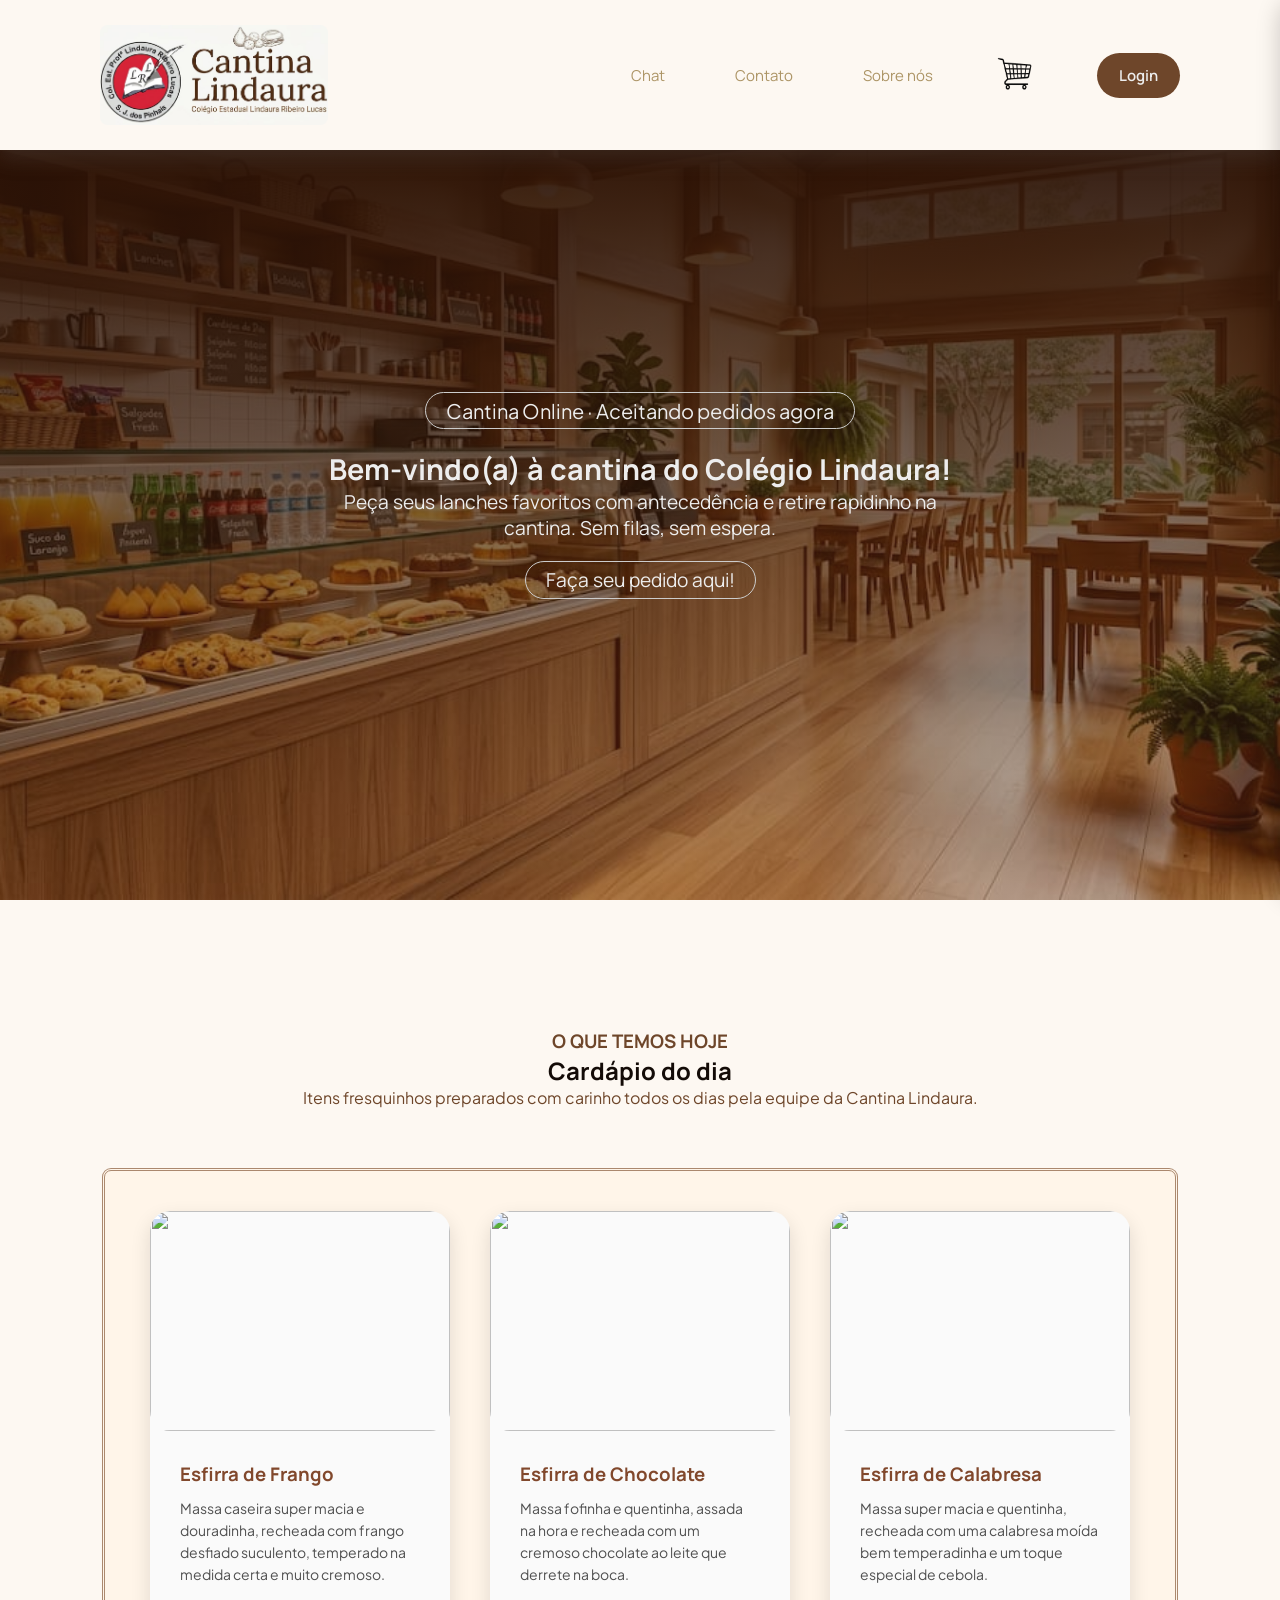
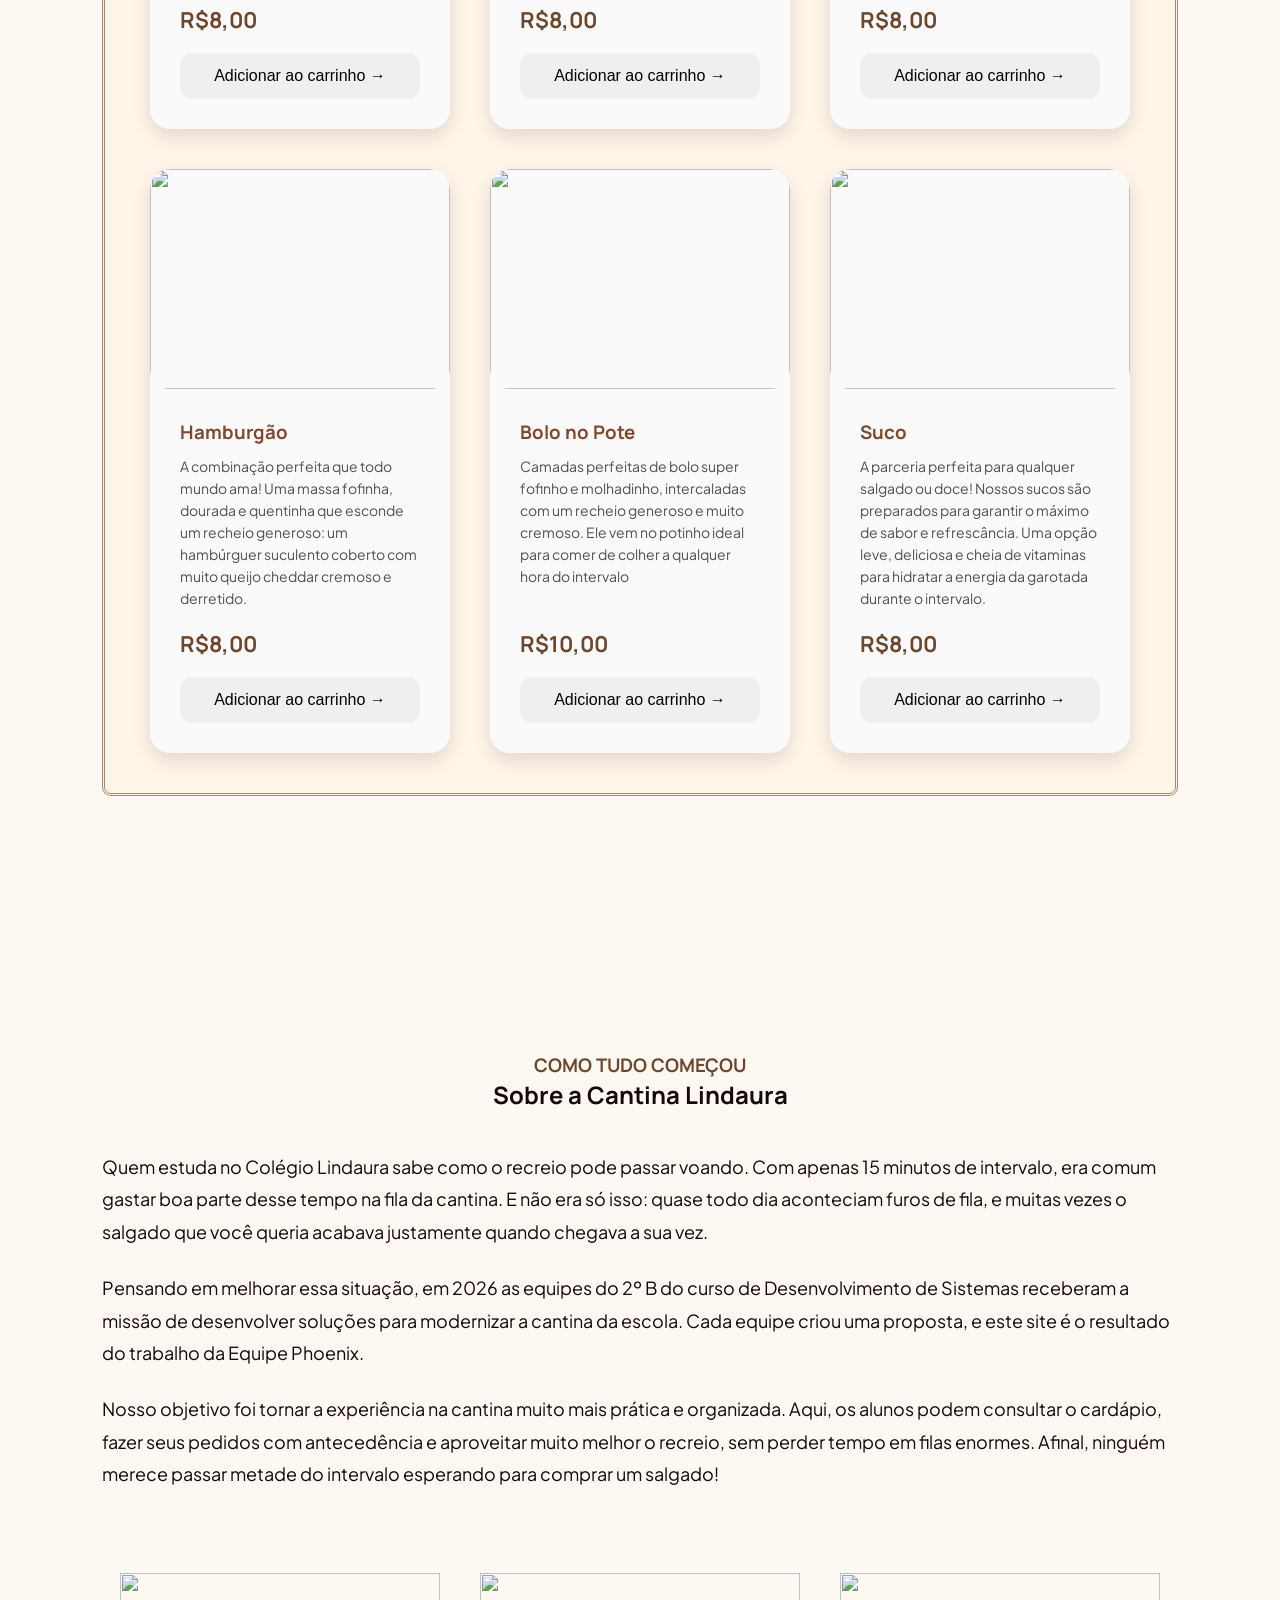
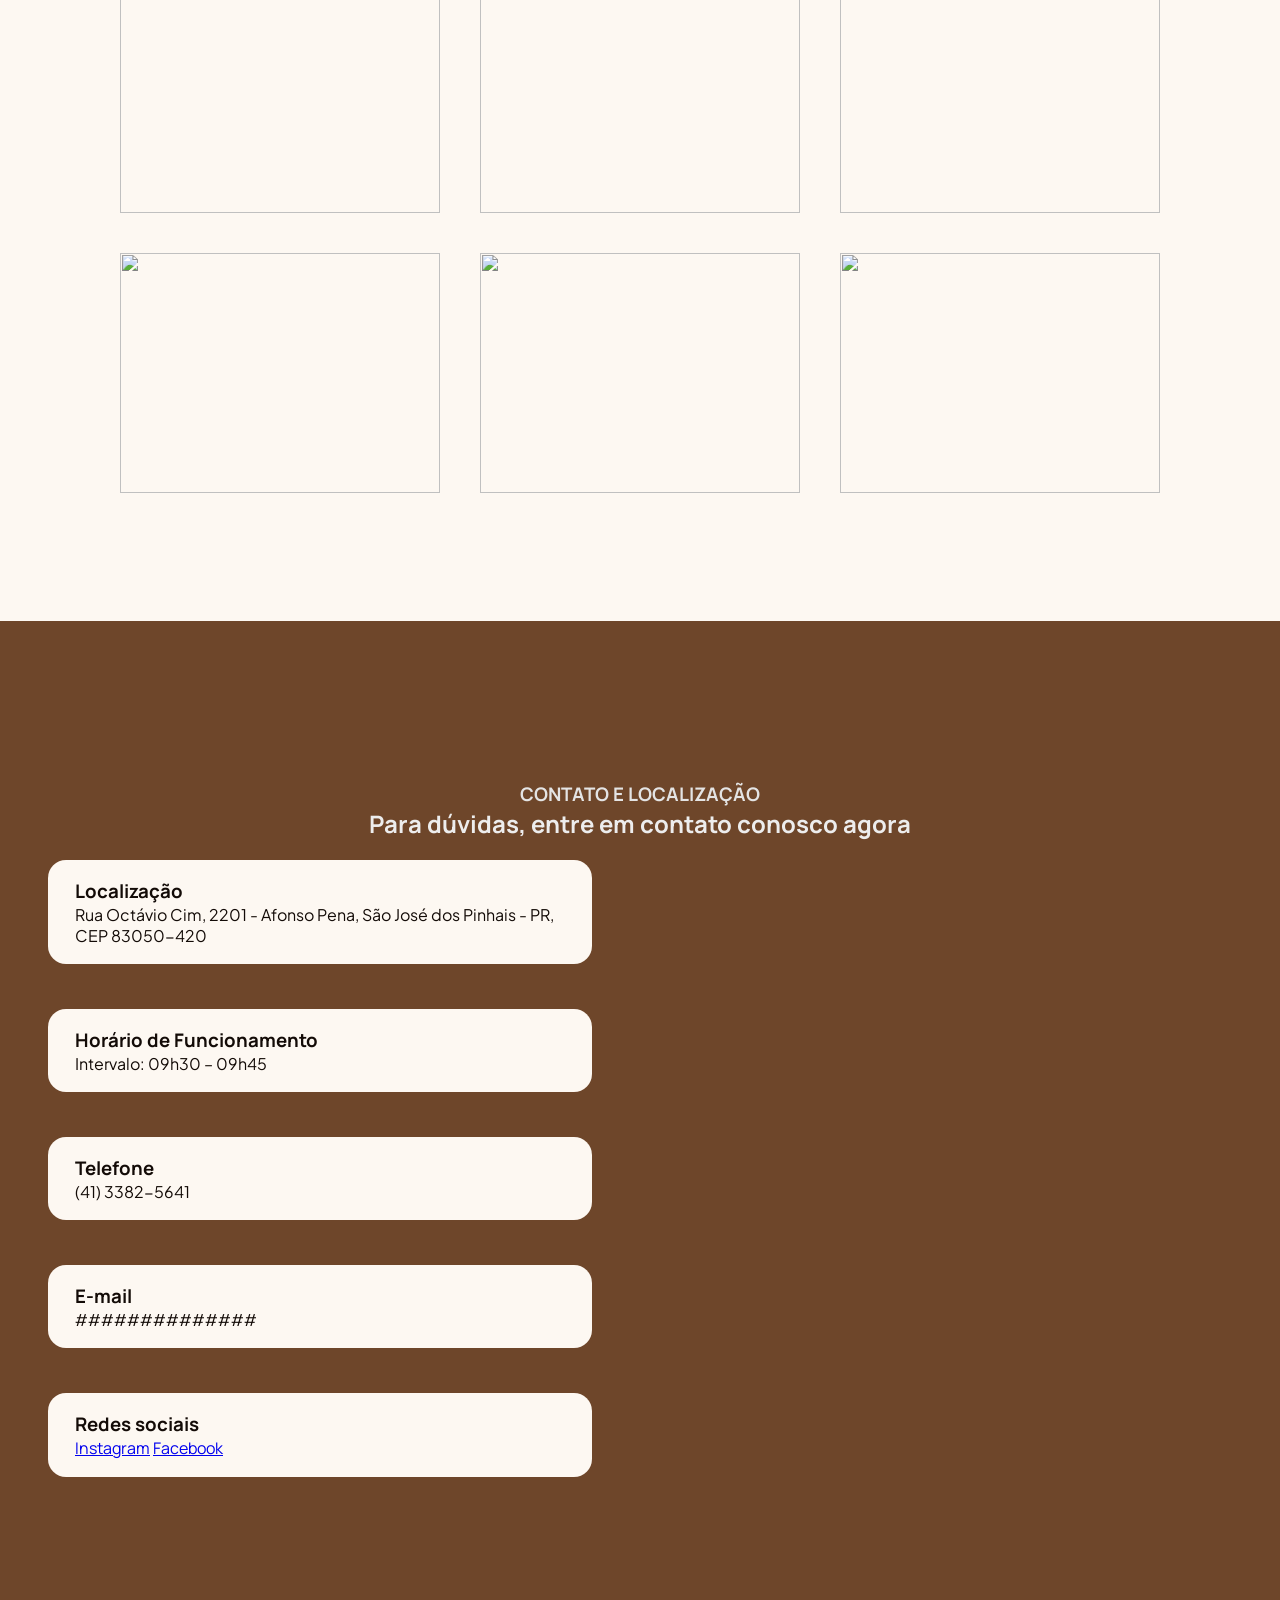
==== commit f111ef86: "Adicionando a função de fechar no carrinho de compras" ====
--- a/index.html
+++ b/index.html
@@ -43,9 +43,12 @@
     </header>
 
     <aside class="carrinho-lateral">
-        <h2>Meu pedido</h2>
+        <div class="topo-carrinho">
+            <h2>Meu pedido</h2>
+            <button class="fechar-carrinho">X</button>
+        </div>
+        <p id="vazio">Seu carrinho está vazio</p>
         <div id="lista-carrinho">
-            <p>teste</p>
         </div>
 
         <div class="rodape-carrinho">
@@ -89,7 +92,7 @@
                     <h3>Esfirra de Frango</h3>
                     <p>Massa caseira super macia e douradinha, recheada com frango desfiado suculento, temperado na medida certa e muito cremoso.</p>
                     <h4>R$8,00</h4>
-                    <button class="adicionar" data-nome="Esfirra de frango" data-preco="8">Adicionar ao carrinho →</button>
+                    <button class="adicionar" data-nome="Esfirra de Frango" data-preco="8">Adicionar ao carrinho →</button>
                 </div>
             </div>
 
@@ -100,7 +103,7 @@
                     <h3>Esfirra de Chocolate</h3>
                     <p>Massa fofinha e quentinha, assada na hora e recheada com um cremoso chocolate ao leite que derrete na boca.</p>
                     <h4>R$8,00</h4>
-                    <button class="adicionar" data-nome="Esfirra de chocolate" data-preco="8">Adicionar ao carrinho →</button>
+                    <button class="adicionar" data-nome="Esfirra de Chocolate" data-preco="8">Adicionar ao carrinho →</button>
                 </div>
             </div>    
 
--- a/style.css
+++ b/style.css
@@ -141,9 +141,41 @@
     z-index: 1000;
 }
 
+.topo-carrinho {
+    display:flex;
+    justify-content:space-between;
+}
+
 .carrinho-lateral.aberto{
     right:0;
 }
+
+.item-carrinho {
+    display:flex;
+    justify-content:space-between;
+    align-items:center;
+    background:#fff;
+    margin-bottom:10px;
+    padding:10px;
+    border-radius:10px;
+    box-shadow:0 3px 10px rgba(0,0,0,.08);
+}
+
+.remover {
+    width: 20px;
+    height: 20px;
+    border-radius:2px;
+    background:#b33a3a;
+    color:white;
+    cursor:pointer;
+    font-weight:bold;
+    border:none;
+}
+
+.remover:hover {
+    background:#922b2b;
+}
+
 
 /*---INICIO ESTILIZAÇÃO DO BANNER---*/
 
@@ -224,7 +256,7 @@
     gap:40px;
     margin-top:60px;
     flex-wrap:wrap;
-    border: 5px double #916748c2;
+    border: 3px double #916748c2;
     border-radius: 1vh;
     padding: 40px;
     background:#fff5e9;
